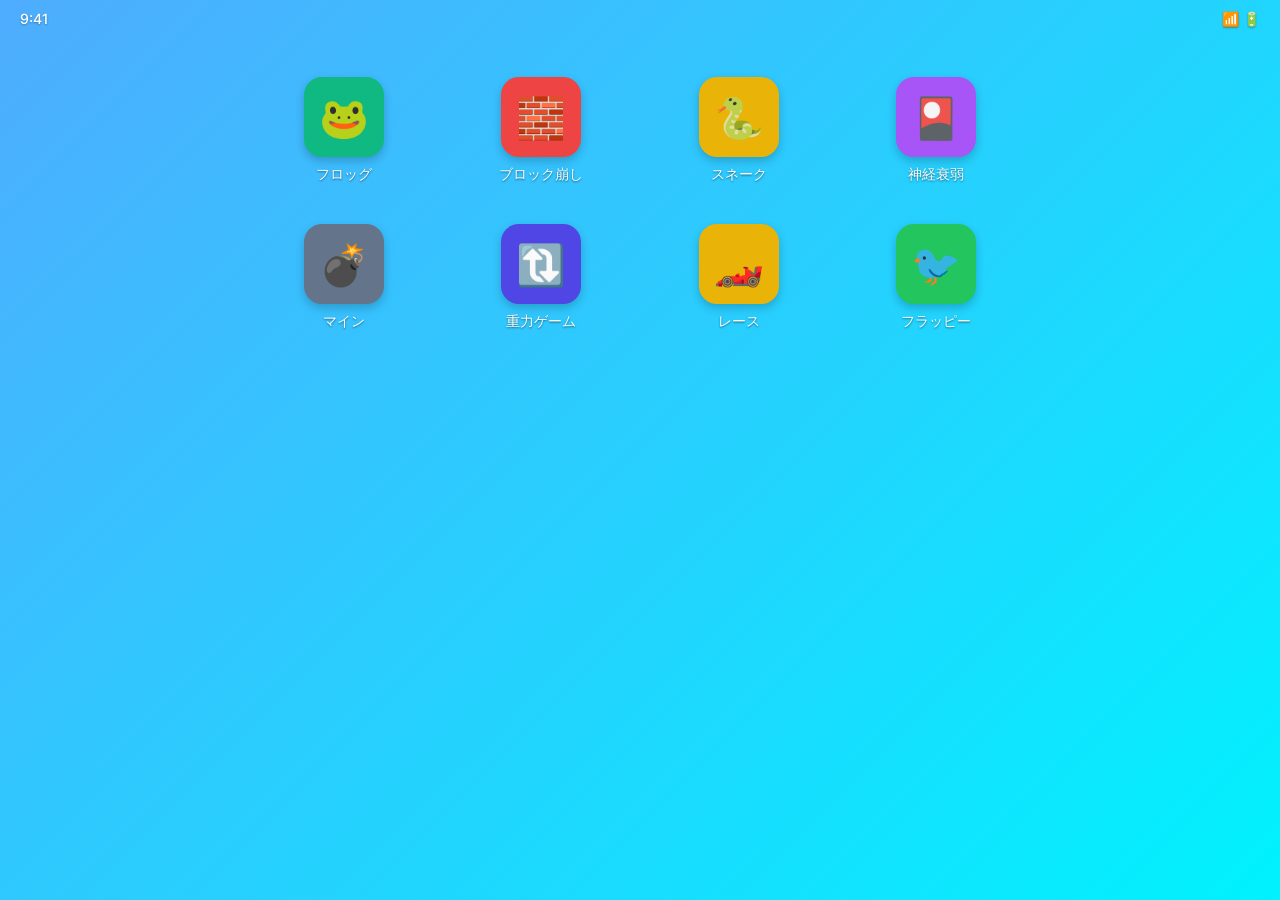
==== index.html @ 96ec63df "Add files via upload" ====
<!DOCTYPE html>
<html lang="ja">
<head>
    <meta charset="UTF-8">
    <meta name="viewport" content="width=device-width, initial-scale=1.0">
    <title>GameLab iOS</title>
    <link href="https://fonts.googleapis.com/css2?family=Inter:wght@400;500;600&display=swap" rel="stylesheet">
    <link rel="stylesheet" href="./style.css">
</head>
<body>
    <div class="status-bar">
        <span>9:41</span>
        <span>📶 🔋</span>
    </div>

    <!-- 
      【画像を設定する方法】
      各アイコンの `style="background-image: url('');"` のクォーテーションの中に画像のファイルパスを入れてください。
      （例: style="background-image: url('./images/my-icon.png');"）
      画像を設定した場合は、中にある絵文字（🐸など）を削除すると綺麗に表示されます！
    -->
    <main class="home-screen">
        <a href="./frog_jump/index.html" class="app-icon">
            <div class="icon-img frog-bg" style="background-image: url('');">🐸</div>
            <span class="app-name">フロッグ</span>
        </a>
        <a href="./breakout/index.html" class="app-icon">
            <div class="icon-img breakout-bg" style="background-image: url('');">🧱</div>
            <span class="app-name">ブロック崩し</span>
        </a>
        <a href="./snake/index.html" class="app-icon">
            <div class="icon-img snake-bg" style="background-image: url('');">🐍</div>
            <span class="app-name">スネーク</span>
        </a>
        <a href="./memory/index.html" class="app-icon">
            <div class="icon-img memory-bg" style="background-image: url('');">🎴</div>
            <span class="app-name">神経衰弱</span>
        </a>
        <a href="./minesweeper/index.html" class="app-icon">
            <div class="icon-img mine-bg" style="background-image: url('');">💣</div>
            <span class="app-name">マイン</span>
        </a>
        <a href="./gravity_runner/index.html" class="app-icon">
            <div class="icon-img gravity-bg" style="background-image: url('');">🔃</div>
            <span class="app-name">重力ゲーム</span>
        </a>
        <a href="./race_game/index.html" class="app-icon">
            <div class="icon-img race-bg" style="background-image: url('');">🏎️</div>
            <span class="app-name">レース</span>
        </a>
        <a href="./flappy_bird/index.html" class="app-icon">
            <div class="icon-img flappy-bg" style="background-image: url('');">🐦</div>
            <span class="app-name">フラッピー</span>
        </a>
    </main>

</body>
</html>
---- style.css ----
* {
    margin: 0;
    padding: 0;
    box-sizing: border-box;
}

body {
    font-family: '-apple-system', 'Inter', sans-serif;
    /* iOS風の壁紙グラデーション */
    background: linear-gradient(135deg, #4facfe 0%, #00f2fe 100%);
    color: white;
    min-height: 100vh;
    display: flex;
    flex-direction: column;
    align-items: center;
    overflow-x: hidden;
}

.status-bar {
    width: 100%;
    display: flex;
    justify-content: space-between;
    padding: 10px 20px;
    font-size: 14px;
    font-weight: 500;
    text-shadow: 0 1px 2px rgba(0,0,0,0.3);
}

.home-screen {
    flex: 1;
    display: grid;
    /* デフォルト（PC）は4列 */
    grid-template-columns: repeat(4, 1fr);
    grid-auto-rows: min-content;
    align-content: start;
    gap: 40px 30px;
    width: 100%;
    max-width: 800px;
    padding: 40px 20px;
}

.app-icon {
    display: flex;
    flex-direction: column;
    align-items: center;
    text-decoration: none;
    color: white;
    cursor: pointer;
    transition: transform 0.1s;
}

.app-icon:active {
    transform: scale(0.9);
    opacity: 0.8;
}

.icon-img {
    /* PCでのアイコンサイズ */
    width: 80px;
    height: 80px;
    display: flex;
    justify-content: center;
    align-items: center;
    font-size: 40px; /* 絵文字用 */
    box-shadow: 0 4px 10px rgba(0,0,0,0.2);
    margin-bottom: 8px;
    /* 画像をきれいに表示するための設定 */
    background-size: cover;
    background-position: center;
    background-repeat: no-repeat;
    position: relative;
    /* iOSの角丸（スクワークル）風 */
    border-radius: 22.5%;
}

.app-name {
    font-size: 14px;
    font-weight: 500;
    text-align: center;
    text-shadow: 0 1px 2px rgba(0,0,0,0.5);
    white-space: nowrap;
    overflow: hidden;
    text-overflow: ellipsis;
    width: 100%;
}

/* スマホ用レイアウト (画面幅が600px以下の場合) */
@media screen and (max-width: 600px) {
    .home-screen {
        /* スマホは2列 */
        grid-template-columns: repeat(2, 1fr);
        gap: 30px 20px;
        padding: 30px 15px;
    }

    .icon-img {
        /* スマホでは2列なので大きめに表示 */
        width: 100px;
        height: 100px;
        font-size: 50px;
    }

    .app-name {
        font-size: 16px;
    }
}

/* アイコン背景色（デフォルトの絵文字用） */
.frog-bg { background-color: #10b981; background-image: linear-gradient(135deg, #a7f3d0, #10b981); }
.breakout-bg { background-color: #ef4444; background-image: linear-gradient(135deg, #fecaca, #ef4444); }
.snake-bg { background-color: #eab308; background-image: linear-gradient(135deg, #fef08a, #eab308); }
.memory-bg { background-color: #a855f7; background-image: linear-gradient(135deg, #e9d5ff, #a855f7); }
.mine-bg { background-color: #64748b; background-image: linear-gradient(135deg, #cbd5e1, #64748b); }
.gravity-bg { background-color: #4f46e5; background-image: linear-gradient(135deg, #c7d2fe, #4f46e5); }
.race-bg { background-color: #eab308; background-image: linear-gradient(135deg, #fef08a, #eab308); }
.flappy-bg { background-color: #22c55e; background-image: linear-gradient(135deg, #bbf7d0, #22c55e); }
.puzzle-bg { background-color: #f97316; background-image: linear-gradient(135deg, #fed7aa, #f97316); }
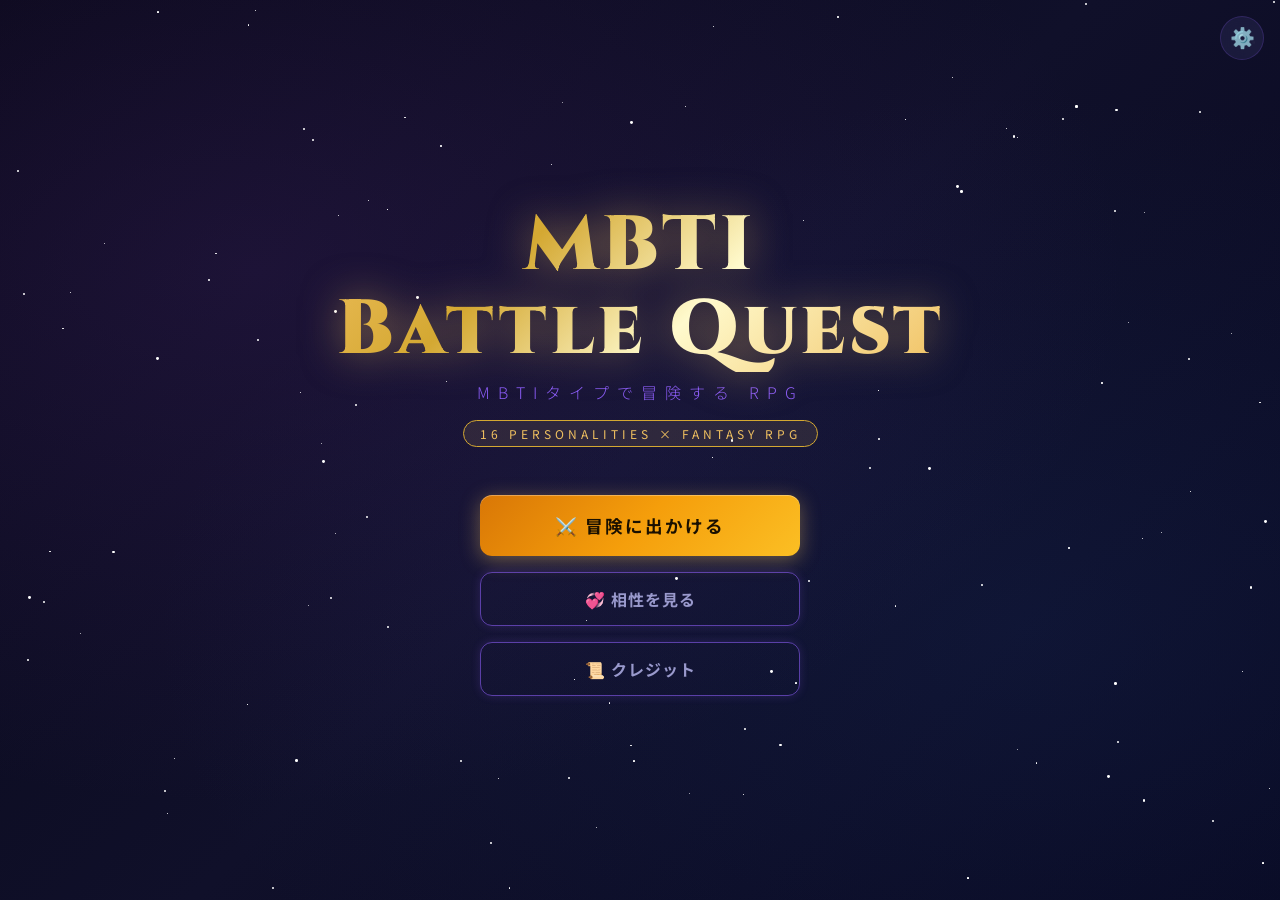
==== commit ca07fbc9: "Add files via upload" ====
--- a/index.html
+++ b/index.html
@@ -1,58 +1,277 @@
 <!DOCTYPE html>
 <html lang="ja">
 <head>
-    <meta charset="UTF-8">
-    <meta name="viewport" content="width=device-width, initial-scale=1.0">
-    <title>GameLab iOS</title>
-    <link href="https://fonts.googleapis.com/css2?family=Inter:wght@400;500;600&display=swap" rel="stylesheet">
-    <link rel="stylesheet" href="./style.css">
+  <meta charset="UTF-8">
+  <meta name="viewport" content="width=device-width, initial-scale=1.0">
+  <title>MBTI Battle Quest — MBTIタイプで冒険するRPG</title>
+  <meta name="description" content="MBTIタイプのキャラクターを選んで冒険するターン制バトルRPG。16種類のMBTIタイプが持つ個性と相性がゲームに影響する！">
+  <link rel="stylesheet" href="style.css">
 </head>
 <body>
-    <div class="status-bar">
-        <span>9:41</span>
-        <span>📶 🔋</span>
-    </div>
-
-    <!-- 
-      【画像を設定する方法】
-      各アイコンの `style="background-image: url('');"` のクォーテーションの中に画像のファイルパスを入れてください。
-      （例: style="background-image: url('./images/my-icon.png');"）
-      画像を設定した場合は、中にある絵文字（🐸など）を削除すると綺麗に表示されます！
-    -->
-    <main class="home-screen">
-        <a href="./frog_jump/index.html" class="app-icon">
-            <div class="icon-img frog-bg" style="background-image: url('');">🐸</div>
-            <span class="app-name">フロッグ</span>
-        </a>
-        <a href="./breakout/index.html" class="app-icon">
-            <div class="icon-img breakout-bg" style="background-image: url('');">🧱</div>
-            <span class="app-name">ブロック崩し</span>
-        </a>
-        <a href="./snake/index.html" class="app-icon">
-            <div class="icon-img snake-bg" style="background-image: url('');">🐍</div>
-            <span class="app-name">スネーク</span>
-        </a>
-        <a href="./memory/index.html" class="app-icon">
-            <div class="icon-img memory-bg" style="background-image: url('');">🎴</div>
-            <span class="app-name">神経衰弱</span>
-        </a>
-        <a href="./minesweeper/index.html" class="app-icon">
-            <div class="icon-img mine-bg" style="background-image: url('');">💣</div>
-            <span class="app-name">マイン</span>
-        </a>
-        <a href="./gravity_runner/index.html" class="app-icon">
-            <div class="icon-img gravity-bg" style="background-image: url('');">🔃</div>
-            <span class="app-name">重力ゲーム</span>
-        </a>
-        <a href="./race_game/index.html" class="app-icon">
-            <div class="icon-img race-bg" style="background-image: url('');">🏎️</div>
-            <span class="app-name">レース</span>
-        </a>
-        <a href="./flappy_bird/index.html" class="app-icon">
-            <div class="icon-img flappy-bg" style="background-image: url('');">🐦</div>
-            <span class="app-name">フラッピー</span>
-        </a>
-    </main>
-
+
+  <!-- Starfield Background (always visible) -->
+  <div id="starfield"></div>
+
+  <!-- Gear Button (always visible) -->
+  <button id="gear-btn" title="設定">⚙️</button>
+
+  <!-- ================================================
+       SCREEN 1: TITLE
+       ================================================ -->
+  <div id="screen-title" class="screen active">
+    <div class="title-logo">
+      <h1>MBTI<br>Battle Quest</h1>
+      <div class="subtitle">MBTIタイプで冒険する RPG</div>
+      <div class="mbti-badge">16 PERSONALITIES × FANTASY RPG</div>
+    </div>
+
+    <div class="title-buttons">
+      <button id="btn-adventure" class="btn btn-gold btn-lg btn-full">
+        ⚔️ 冒険に出かける
+      </button>
+      <button id="btn-compatibility" class="btn btn-outline btn-full">
+        💞 相性を見る
+      </button>
+      <button id="btn-credits" class="btn btn-outline btn-full">
+        📜 クレジット
+      </button>
+    </div>
+  </div>
+
+  <!-- ================================================
+       SCREEN 2: CHARACTER SELECT
+       ================================================ -->
+  <div id="screen-char-select" class="screen">
+    <div class="char-select-title">⚔️ 勇者たちを選びましょう</div>
+
+    <!-- Party Slots -->
+    <div class="party-slots" id="party-slots"></div>
+
+    <!-- MBTI List + Info Panel -->
+    <div class="mbti-select-container">
+      <div class="mbti-list" id="mbti-list"></div>
+
+      <!-- Char Info Panel -->
+      <div class="char-info-panel" id="char-info-panel">
+        <div class="char-info-sprite-wrap" id="char-info-sprite-wrap">
+          <div class="char-info-sprite" style="width:90px;height:90px;margin:0 auto;background:rgba(255,255,255,0.05);border-radius:12px;display:flex;align-items:center;justify-content:center;color:var(--text-dim);font-size:2rem">?</div>
+        </div>
+        <div class="char-info-mbti" id="char-info-mbti" style="font-size:1.2rem;font-weight:900;text-align:center">--</div>
+        <div class="char-info-name" id="char-info-name">MBTIを選択</div>
+        <div class="char-info-desc" id="char-info-desc" style="font-size:0.72rem;line-height:1.6;color:var(--text-secondary);margin-bottom:8px;min-height:60px">
+          左のリストからキャラクターを選ぶと詳細が表示されます
+        </div>
+        <div class="char-info-stats">
+          <div class="stat-row">
+            <span class="stat-label">HP</span>
+            <div class="stat-bar-wrap"><div class="stat-bar" id="stat-bar-hp" style="width:50%"></div></div>
+            <span class="stat-val" id="stat-val-hp">—</span>
+          </div>
+          <div class="stat-row">
+            <span class="stat-label">ATK</span>
+            <div class="stat-bar-wrap"><div class="stat-bar" id="stat-bar-atk" style="width:50%"></div></div>
+            <span class="stat-val" id="stat-val-atk">—</span>
+          </div>
+          <div class="stat-row">
+            <span class="stat-label">DEF</span>
+            <div class="stat-bar-wrap"><div class="stat-bar" id="stat-bar-def" style="width:50%"></div></div>
+            <span class="stat-val" id="stat-val-def">—</span>
+          </div>
+        </div>
+        <div class="char-info-special" style="margin-top:10px">
+          <div class="special-label">✨ 特技</div>
+          <div class="special-name" id="char-special-name">—</div>
+          <div class="special-desc" id="char-special-desc">—</div>
+        </div>
+      </div>
+    </div>
+
+    <!-- Depart Button -->
+    <div class="depart-area">
+      <button id="btn-depart" class="btn btn-gold btn-lg hidden" style="min-width:220px">
+        🗺️ 出発！！
+      </button>
+    </div>
+
+    <!-- Back Button -->
+    <div style="margin-top:12px">
+      <button class="btn btn-outline btn-sm" onclick="showScreen('title')">← タイトルへ戻る</button>
+    </div>
+  </div>
+
+  <!-- ================================================
+       SCREEN 3: BATTLE
+       ================================================ -->
+  <div id="screen-battle" class="screen">
+
+    <!-- Round Header -->
+    <div class="battle-header">
+      <div class="battle-round-label" id="battle-round-label">ROUND 1 / 5</div>
+      <div class="battle-round-pips" id="round-pips"></div>
+    </div>
+
+    <!-- Enemy Area -->
+    <div class="enemy-area" id="enemy-area"></div>
+
+    <!-- Battle Log -->
+    <div class="battle-log-wrap" id="battle-log"></div>
+
+    <!-- Party Area -->
+    <div class="party-area" id="party-area"></div>
+
+    <!-- Compat Event Popup Area (shows during battle) -->
+    <div id="compat-event-area"></div>
+
+    <!-- Click-to-Continue Area (replaces action buttons during enemy turn) -->
+    <div id="battle-continue-area"></div>
+
+    <!-- Action Buttons -->
+    <div class="battle-actions" id="battle-actions">
+      <button id="btn-attack" class="action-btn action-attack" onclick="playerAttack()">
+        <span class="action-icon">⚔️</span>
+        <span class="action-label">攻撃</span>
+        <span class="action-desc">ターゲットを攻撃</span>
+      </button>
+      <button id="btn-special" class="action-btn action-special" onclick="playerSpecial()">
+        <span class="action-icon">✨</span>
+        <span class="action-label">特技</span>
+        <span class="action-desc">固有スキルを発動</span>
+      </button>
+      <button id="btn-defend" class="action-btn action-defend" onclick="playerDefend()">
+        <span class="action-icon">🛡️</span>
+        <span class="action-label">防御</span>
+        <span class="action-desc">ダメージを半減</span>
+      </button>
+    </div>
+
+  </div>
+
+  <!-- ================================================
+       SCREEN 4: ROAD EVENT
+       ================================================ -->
+  <div id="screen-event" class="screen">
+    <div class="event-card">
+      <span class="event-icon" id="event-icon">📜</span>
+      <div class="event-title" id="event-title">イベント</div>
+      <div class="event-desc"  id="event-desc">イベントの説明</div>
+      <div class="event-effect" id="event-effect">効果</div>
+
+      <!-- Party HP Status -->
+      <div style="margin-bottom:20px;display:flex;gap:12px;justify-content:center;flex-wrap:wrap" id="event-party-hp"></div>
+
+      <button id="event-next-round" class="btn btn-primary btn-lg btn-full" onclick="continueToNextBattle()">
+        次へ進む →
+      </button>
+    </div>
+  </div>
+
+  <!-- ================================================
+       SCREEN 5: GAME CLEAR
+       ================================================ -->
+  <div id="screen-game-clear" class="screen">
+    <div class="result-card clear-card">
+      <div style="font-size:3rem;margin-bottom:8px">🏆</div>
+      <div class="result-title">GAME CLEAR!!</div>
+      <div class="result-subtitle">ボスを倒し、世界に平和が訪れた！</div>
+
+      <div class="result-party" id="clear-party-area"></div>
+
+      <div class="result-actions">
+        <button class="btn btn-outline btn-full" onclick="viewCompatibility()">
+          💞 勇者たちの相性を見る
+        </button>
+        <button class="btn btn-gold btn-full" onclick="returnToTitle()">
+          🏠 タイトルへ戻る
+        </button>
+      </div>
+    </div>
+  </div>
+
+  <!-- ================================================
+       SCREEN 6: GAME OVER
+       ================================================ -->
+  <div id="screen-game-over" class="screen">
+    <div class="result-card over-card">
+      <div style="font-size:3rem;margin-bottom:8px">💀</div>
+      <div class="result-title">GAME OVER</div>
+      <div class="result-subtitle">パーティーは力尽きた...</div>
+
+      <div class="result-party" id="over-party-area"></div>
+
+      <div class="result-actions">
+        <button class="btn btn-danger btn-full" onclick="showScreen('char-select')">
+          🔄 もう一度挑戦する
+        </button>
+        <button class="btn btn-outline btn-full" onclick="returnToTitle()">
+          🏠 タイトルへ戻る
+        </button>
+      </div>
+    </div>
+  </div>
+
+  <!-- ================================================
+       SCREEN 7: COMPATIBILITY VIEWER
+       ================================================ -->
+  <div id="screen-compatibility" class="screen">
+    <div class="compat-header">💞 相性一覧</div>
+    <div class="compat-note">
+      冒険で一緒に戦った仲間の相性データが解放されます<br>
+      <span style="color:var(--text-dim)">（相性◎ = 最良 / ○ = 良好 / △ = 要注意 / ✗ = 最悪）</span>
+    </div>
+
+    <div class="compat-grid" id="compat-grid" style="max-height:70vh;overflow-y:auto;padding:4px"></div>
+
+    <div style="margin-top:16px">
+      <button class="btn btn-outline btn-sm" onclick="showScreen('title')">← タイトルへ戻る</button>
+    </div>
+  </div>
+
+  <!-- ================================================
+       SCREEN 8: CREDITS
+       ================================================ -->
+  <div id="screen-credits" class="screen">
+    <div class="credits-card">
+      <div class="credits-title">📜 クレジット</div>
+      <div class="credits-rows">
+        <div class="credits-row">
+          <div class="credits-label">GAME DESIGN</div>
+          <div class="credits-value">あなた & チーム</div>
+        </div>
+        <div class="credits-divider"></div>
+        <div class="credits-row">
+          <div class="credits-label">MBTI DATA</div>
+          <div class="credits-value">MBTILIST_complete.xlsx</div>
+        </div>
+        <div class="credits-divider"></div>
+        <div class="credits-row">
+          <div class="credits-label">GAME SYSTEM</div>
+          <div class="credits-value">mbti_battle_idea.pptx</div>
+        </div>
+        <div class="credits-divider"></div>
+        <div class="credits-row">
+          <div class="credits-label">DEVELOPMENT</div>
+          <div class="credits-value">Web Game Lab</div>
+        </div>
+        <div class="credits-divider"></div>
+        <div class="credits-row">
+          <div class="credits-label">SPECIAL THANKS</div>
+          <div class="credits-value">16personalities.com</div>
+        </div>
+        <div class="credits-divider"></div>
+        <div class="credits-row">
+          <div class="credits-label">IMAGES</div>
+          <div class="credits-value">
+            キャラ立ち絵: images/characters/[MBTI].png<br>
+            <span style="font-size:0.75rem;color:var(--text-dim)">例: INTJ.png, ENFP.png...</span>
+          </div>
+        </div>
+      </div>
+      <button class="btn btn-outline btn-full" onclick="showScreen('title')">← タイトルへ戻る</button>
+    </div>
+  </div>
+
+  <!-- Scripts (data first, then game logic) -->
+  <script src="js/data.js"></script>
+  <script src="js/game.js"></script>
 </body>
-</html>+</html>
--- a/style.css
+++ b/style.css
@@ -1,117 +1,928 @@
-* {
-    margin: 0;
-    padding: 0;
-    box-sizing: border-box;
-}
-
-body {
-    font-family: '-apple-system', 'Inter', sans-serif;
-    /* iOS風の壁紙グラデーション */
-    background: linear-gradient(135deg, #4facfe 0%, #00f2fe 100%);
-    color: white;
-    min-height: 100vh;
-    display: flex;
-    flex-direction: column;
-    align-items: center;
-    overflow-x: hidden;
-}
-
-.status-bar {
-    width: 100%;
-    display: flex;
-    justify-content: space-between;
-    padding: 10px 20px;
-    font-size: 14px;
-    font-weight: 500;
-    text-shadow: 0 1px 2px rgba(0,0,0,0.3);
-}
-
-.home-screen {
-    flex: 1;
-    display: grid;
-    /* デフォルト（PC）は4列 */
-    grid-template-columns: repeat(4, 1fr);
-    grid-auto-rows: min-content;
-    align-content: start;
-    gap: 40px 30px;
-    width: 100%;
-    max-width: 800px;
-    padding: 40px 20px;
-}
-
-.app-icon {
-    display: flex;
-    flex-direction: column;
-    align-items: center;
-    text-decoration: none;
-    color: white;
-    cursor: pointer;
-    transition: transform 0.1s;
-}
-
-.app-icon:active {
-    transform: scale(0.9);
-    opacity: 0.8;
-}
-
-.icon-img {
-    /* PCでのアイコンサイズ */
-    width: 80px;
-    height: 80px;
-    display: flex;
-    justify-content: center;
-    align-items: center;
-    font-size: 40px; /* 絵文字用 */
-    box-shadow: 0 4px 10px rgba(0,0,0,0.2);
-    margin-bottom: 8px;
-    /* 画像をきれいに表示するための設定 */
-    background-size: cover;
-    background-position: center;
-    background-repeat: no-repeat;
-    position: relative;
-    /* iOSの角丸（スクワークル）風 */
-    border-radius: 22.5%;
-}
-
-.app-name {
-    font-size: 14px;
-    font-weight: 500;
-    text-align: center;
-    text-shadow: 0 1px 2px rgba(0,0,0,0.5);
-    white-space: nowrap;
-    overflow: hidden;
-    text-overflow: ellipsis;
-    width: 100%;
-}
-
-/* スマホ用レイアウト (画面幅が600px以下の場合) */
-@media screen and (max-width: 600px) {
-    .home-screen {
-        /* スマホは2列 */
-        grid-template-columns: repeat(2, 1fr);
-        gap: 30px 20px;
-        padding: 30px 15px;
-    }
-
-    .icon-img {
-        /* スマホでは2列なので大きめに表示 */
-        width: 100px;
-        height: 100px;
-        font-size: 50px;
-    }
-
-    .app-name {
-        font-size: 16px;
-    }
-}
-
-/* アイコン背景色（デフォルトの絵文字用） */
-.frog-bg { background-color: #10b981; background-image: linear-gradient(135deg, #a7f3d0, #10b981); }
-.breakout-bg { background-color: #ef4444; background-image: linear-gradient(135deg, #fecaca, #ef4444); }
-.snake-bg { background-color: #eab308; background-image: linear-gradient(135deg, #fef08a, #eab308); }
-.memory-bg { background-color: #a855f7; background-image: linear-gradient(135deg, #e9d5ff, #a855f7); }
-.mine-bg { background-color: #64748b; background-image: linear-gradient(135deg, #cbd5e1, #64748b); }
-.gravity-bg { background-color: #4f46e5; background-image: linear-gradient(135deg, #c7d2fe, #4f46e5); }
-.race-bg { background-color: #eab308; background-image: linear-gradient(135deg, #fef08a, #eab308); }
-.flappy-bg { background-color: #22c55e; background-image: linear-gradient(135deg, #bbf7d0, #22c55e); }
-.puzzle-bg { background-color: #f97316; background-image: linear-gradient(135deg, #fed7aa, #f97316); }
+/* =============================================
+   MBTI Battle Game — Main Stylesheet
+   ダークファンタジーテーマ
+   ============================================= */
+
+@import url('https://fonts.googleapis.com/css2?family=Noto+Sans+JP:wght@300;400;500;700;900&family=Cinzel:wght@400;700;900&family=MedievalSharp&display=swap');
+
+/* ---- CSS Variables ---- */
+:root {
+  --bg-dark:    #080818;
+  --bg-medium:  #10102a;
+  --bg-light:   #18183a;
+  --bg-card:    #1e1e42;
+  --bg-card2:   #16163a;
+  --accent-gold:   #f0c060;
+  --accent-gold2:  #d4a832;
+  --accent-purple: #8b5cf6;
+  --accent-blue:   #60a5fa;
+  --accent-teal:   #34d399;
+  --text-primary:  #e8e8f8;
+  --text-secondary:#9999cc;
+  --text-dim:      #5555aa;
+  --hp-high:    #22c55e;
+  --hp-mid:     #eab308;
+  --hp-low:     #ef4444;
+  --border-dim: rgba(139,92,246,0.2);
+  --border-glow: rgba(139,92,246,0.6);
+  --shadow-glow: 0 0 20px rgba(139,92,246,0.3);
+  --shadow-gold: 0 0 20px rgba(240,192,96,0.3);
+}
+
+/* ---- Reset ---- */
+*, *::before, *::after { box-sizing: border-box; margin: 0; padding: 0; }
+html, body {
+  width: 100%; height: 100%;
+  overflow: hidden;
+  font-family: 'Noto Sans JP', sans-serif;
+  background: var(--bg-dark);
+  color: var(--text-primary);
+}
+
+/* ---- Starfield Background ---- */
+#starfield {
+  position: fixed; inset: 0; z-index: 0;
+  pointer-events: none;
+  background: radial-gradient(ellipse at 20% 30%, rgba(80,40,120,0.25) 0%, transparent 60%),
+              radial-gradient(ellipse at 80% 70%, rgba(30,60,120,0.2) 0%, transparent 60%),
+              linear-gradient(135deg, #080818 0%, #10102a 50%, #080820 100%);
+}
+.star {
+  position: absolute; border-radius: 50%;
+  background: white; animation: twinkle var(--dur, 3s) ease-in-out infinite var(--delay, 0s);
+}
+@keyframes twinkle {
+  0%, 100% { opacity: 0.2; transform: scale(1); }
+  50%       { opacity: 1;   transform: scale(1.3); }
+}
+
+/* ---- Screen System ---- */
+.screen {
+  position: fixed; inset: 0; z-index: 10;
+  display: flex; flex-direction: column;
+  align-items: center; justify-content: center;
+  opacity: 0; pointer-events: none;
+  transition: opacity 0.4s ease;
+  overflow-y: auto;
+  padding: 20px;
+}
+.screen.active {
+  opacity: 1; pointer-events: all;
+}
+
+/* ---- Gear Icon (常時表示) ---- */
+#gear-btn {
+  position: fixed; top: 16px; right: 16px;
+  z-index: 100;
+  width: 44px; height: 44px;
+  background: rgba(30,30,66,0.8);
+  border: 1px solid var(--border-dim);
+  border-radius: 50%; cursor: pointer;
+  display: flex; align-items: center; justify-content: center;
+  font-size: 20px;
+  transition: all 0.3s ease;
+  backdrop-filter: blur(8px);
+  color: var(--text-secondary);
+}
+#gear-btn:hover {
+  border-color: var(--accent-gold);
+  color: var(--accent-gold);
+  transform: rotate(60deg);
+  box-shadow: var(--shadow-gold);
+}
+
+/* ============================================
+   TITLE SCREEN
+   ============================================ */
+#screen-title {
+  background: transparent;
+}
+.title-logo {
+  text-align: center; margin-bottom: 48px;
+  animation: fadeDown 1s ease both;
+}
+.title-logo h1 {
+  font-family: 'Cinzel', serif;
+  font-size: clamp(2.5rem, 6vw, 5rem);
+  font-weight: 900;
+  background: linear-gradient(135deg, #f0c060 0%, #d4a832 30%, #fffacd 60%, #f0c060 100%);
+  -webkit-background-clip: text; -webkit-text-fill-color: transparent;
+  text-shadow: none;
+  filter: drop-shadow(0 0 20px rgba(240,192,96,0.5));
+  letter-spacing: 4px;
+  line-height: 1.1;
+}
+.title-logo .subtitle {
+  font-size: 1rem; color: var(--accent-purple);
+  letter-spacing: 8px; text-transform: uppercase;
+  margin-top: 8px; font-weight: 300;
+  -webkit-text-fill-color: var(--accent-purple);
+}
+.title-logo .mbti-badge {
+  display: inline-block;
+  margin-top: 16px; padding: 4px 16px;
+  border: 1px solid var(--accent-gold2);
+  border-radius: 20px;
+  font-size: 0.75rem; letter-spacing: 4px;
+  color: var(--accent-gold);
+  background: rgba(240,192,96,0.1);
+}
+
+.title-buttons {
+  display: flex; flex-direction: column;
+  gap: 16px; width: 100%; max-width: 320px;
+  animation: fadeUp 1s 0.4s ease both;
+}
+
+/* ============================================
+   BUTTONS
+   ============================================ */
+.btn {
+  display: inline-flex; align-items: center; justify-content: center;
+  gap: 8px;
+  padding: 14px 28px;
+  border: none; border-radius: 12px;
+  font-family: 'Noto Sans JP', sans-serif;
+  font-size: 1rem; font-weight: 700;
+  cursor: pointer; transition: all 0.25s ease;
+  position: relative; overflow: hidden;
+  letter-spacing: 1px;
+}
+.btn::after {
+  content: ''; position: absolute; inset: 0;
+  background: linear-gradient(135deg, rgba(255,255,255,0.15), transparent);
+  opacity: 0; transition: opacity 0.2s;
+}
+.btn:hover::after { opacity: 1; }
+.btn:active { transform: scale(0.97); }
+
+.btn-primary {
+  background: linear-gradient(135deg, #7c3aed, #a855f7);
+  color: white;
+  box-shadow: 0 4px 20px rgba(139,92,246,0.4), inset 0 1px 0 rgba(255,255,255,0.2);
+}
+.btn-primary:hover {
+  background: linear-gradient(135deg, #6d28d9, #9333ea);
+  box-shadow: 0 6px 30px rgba(139,92,246,0.6), inset 0 1px 0 rgba(255,255,255,0.2);
+  transform: translateY(-2px);
+}
+
+.btn-gold {
+  background: linear-gradient(135deg, #d97706, #f59e0b, #fbbf24);
+  color: #1a1000;
+  box-shadow: 0 4px 20px rgba(240,192,96,0.4), inset 0 1px 0 rgba(255,255,255,0.3);
+}
+.btn-gold:hover {
+  box-shadow: 0 6px 30px rgba(240,192,96,0.6);
+  transform: translateY(-2px);
+}
+
+.btn-outline {
+  background: transparent;
+  border: 1px solid var(--border-glow);
+  color: var(--text-secondary);
+  box-shadow: 0 0 10px var(--border-dim);
+}
+.btn-outline:hover {
+  border-color: var(--accent-purple);
+  color: var(--accent-purple);
+  box-shadow: 0 0 20px rgba(139,92,246,0.3);
+  transform: translateY(-2px);
+}
+
+.btn-danger {
+  background: linear-gradient(135deg, #b91c1c, #ef4444);
+  color: white;
+  box-shadow: 0 4px 20px rgba(239,68,68,0.4);
+}
+.btn-danger:hover {
+  box-shadow: 0 6px 30px rgba(239,68,68,0.6);
+  transform: translateY(-2px);
+}
+
+.btn-success {
+  background: linear-gradient(135deg, #065f46, #059669);
+  color: white;
+  box-shadow: 0 4px 20px rgba(5,150,105,0.4);
+}
+.btn-success:hover {
+  box-shadow: 0 6px 30px rgba(5,150,105,0.6);
+  transform: translateY(-2px);
+}
+
+.btn-sm { padding: 8px 16px; font-size: 0.85rem; }
+.btn-lg { padding: 18px 36px; font-size: 1.1rem; letter-spacing: 2px; }
+.btn-full { width: 100%; }
+.btn:disabled { opacity: 0.4; cursor: not-allowed; transform: none !important; }
+
+/* ============================================
+   CHARACTER SELECT SCREEN
+   ============================================ */
+#screen-char-select {
+  background: transparent;
+  justify-content: flex-start;
+  padding: 20px;
+}
+.char-select-title {
+  font-family: 'Cinzel', serif;
+  font-size: 1.5rem; color: var(--accent-gold);
+  text-align: center; margin-bottom: 20px;
+  width: 100%;
+}
+
+/* Party slots */
+.party-slots {
+  display: flex; gap: 12px; justify-content: center;
+  margin-bottom: 20px; width: 100%; max-width: 900px;
+}
+.party-slot {
+  flex: 1; min-width: 0; max-width: 200px;
+  border: 2px solid var(--border-dim);
+  border-radius: 12px;
+  background: var(--bg-card);
+  cursor: pointer; transition: all 0.3s;
+  overflow: hidden;
+  position: relative;
+}
+.party-slot.active {
+  border-color: var(--accent-gold);
+  box-shadow: 0 0 20px rgba(240,192,96,0.4);
+}
+.party-slot.filled {
+  border-color: var(--border-glow);
+}
+.slot-label {
+  background: rgba(0,0,0,0.3);
+  text-align: center; padding: 6px;
+  font-size: 0.75rem; color: var(--text-secondary);
+  font-weight: 700; letter-spacing: 2px;
+}
+.party-slot.active .slot-label {
+  background: rgba(240,192,96,0.2);
+  color: var(--accent-gold);
+}
+.slot-content {
+  padding: 10px; text-align: center; min-height: 90px;
+  display: flex; flex-direction: column;
+  align-items: center; justify-content: center;
+}
+.slot-empty { color: var(--text-dim); font-size: 0.8rem; }
+.slot-char-sprite { width: 60px; height: 60px; margin: 0 auto; border-radius: 8px; overflow: hidden; }
+.slot-mbti { font-size: 0.75rem; font-weight: 700; margin-top: 4px; }
+.slot-name { font-size: 0.7rem; color: var(--text-secondary); }
+
+/* MBTI list grid */
+.mbti-select-container {
+  display: flex; gap: 16px; width: 100%; max-width: 900px;
+}
+.mbti-list {
+  flex: 1;
+  display: grid; grid-template-columns: repeat(4, 1fr);
+  gap: 8px;
+}
+.mbti-list-btn {
+  padding: 8px 4px; text-align: center;
+  border: 1px solid var(--border-dim);
+  border-radius: 8px;
+  background: var(--bg-card); cursor: pointer;
+  transition: all 0.2s;
+  position: relative;
+}
+.mbti-list-btn:hover {
+  border-color: var(--accent-purple);
+  transform: translateY(-2px);
+  box-shadow: 0 4px 12px rgba(139,92,246,0.3);
+}
+.mbti-list-btn.selected {
+  opacity: 0.4; cursor: not-allowed;
+}
+.mbti-list-btn.selected:hover { transform: none; box-shadow: none; }
+.mbti-list-btn .mbti-code {
+  font-size: 0.9rem; font-weight: 900;
+  display: block;
+}
+.mbti-list-btn .mbti-name-small {
+  font-size: 0.6rem; color: var(--text-secondary);
+  display: block; margin-top: 2px;
+}
+
+/* Char info panel */
+.char-info-panel {
+  width: 220px; min-width: 220px;
+  border: 1px solid var(--border-dim);
+  border-radius: 12px; background: var(--bg-card);
+  padding: 16px;
+  transition: all 0.3s;
+}
+.char-info-panel.visible {
+  border-color: var(--border-glow);
+  box-shadow: var(--shadow-glow);
+}
+.char-info-sprite-wrap { text-align: center; margin-bottom: 12px; }
+.char-info-sprite { width: 90px; height: 90px; margin: 0 auto; border-radius: 12px; overflow: hidden; }
+.char-info-mbti { font-size: 1.2rem; font-weight: 900; text-align: center; }
+.char-info-name { font-size: 0.85rem; color: var(--text-secondary); text-align: center; margin-bottom: 8px; }
+.char-info-desc { font-size: 0.72rem; line-height: 1.6; color: var(--text-primary); margin-bottom: 8px; }
+.char-info-stats { display: flex; flex-direction: column; gap: 4px; }
+.stat-row { display: flex; align-items: center; gap: 6px; font-size: 0.7rem; }
+.stat-label { width: 30px; color: var(--text-secondary); }
+.stat-bar-wrap { flex: 1; background: rgba(255,255,255,0.1); border-radius: 4px; height: 6px; overflow: hidden; }
+.stat-bar { height: 100%; border-radius: 4px; transition: width 0.5s ease; }
+.stat-val { width: 24px; text-align: right; color: var(--text-secondary); }
+.char-info-special { margin-top: 10px; padding: 8px; border-radius: 8px; background: rgba(139,92,246,0.1); border: 1px solid rgba(139,92,246,0.2); }
+.special-label { font-size: 0.65rem; color: var(--accent-purple); font-weight: 700; }
+.special-name { font-size: 0.8rem; font-weight: 700; color: var(--text-primary); }
+.special-desc { font-size: 0.65rem; color: var(--text-secondary); margin-top: 2px; }
+
+/* Depart button area */
+.depart-area {
+  text-align: center; margin-top: 16px; width: 100%; max-width: 900px;
+}
+
+/* ============================================
+   CHARACTER SPRITE COMPONENT
+   ============================================ */
+.char-sprite {
+  width: 100%; height: 100%;
+  display: flex; flex-direction: column;
+  align-items: center; justify-content: center;
+  border-radius: inherit;
+  position: relative; overflow: hidden;
+}
+.char-sprite img {
+  width: 100%; height: 100%; object-fit: contain;
+  display: block;
+}
+.char-sprite-placeholder {
+  width: 100%; height: 100%;
+  display: flex; flex-direction: column;
+  align-items: center; justify-content: center;
+  border-radius: inherit;
+  font-weight: 900;
+}
+.char-sprite-placeholder .sp-code {
+  font-size: 0.9em; letter-spacing: 1px;
+  text-shadow: 0 2px 8px rgba(0,0,0,0.5);
+}
+.char-sprite-placeholder .sp-name {
+  font-size: 0.4em; opacity: 0.8; margin-top: 2px;
+}
+
+/* ============================================
+   BATTLE SCREEN
+   ============================================ */
+#screen-battle {
+  background: transparent;
+  justify-content: flex-start;
+  padding: 12px 16px;
+  gap: 10px;
+}
+
+/* Round header */
+.battle-header {
+  display: flex; align-items: center; justify-content: space-between;
+  width: 100%; max-width: 900px;
+}
+.battle-round-label {
+  font-family: 'Cinzel', serif;
+  font-size: 0.9rem; color: var(--accent-gold);
+  letter-spacing: 2px;
+}
+.battle-round-pips {
+  display: flex; gap: 6px;
+}
+.round-pip {
+  width: 12px; height: 12px; border-radius: 50%;
+  border: 2px solid var(--text-dim);
+  transition: all 0.3s;
+}
+.round-pip.done { background: var(--accent-gold); border-color: var(--accent-gold); }
+.round-pip.current { background: var(--accent-purple); border-color: var(--accent-purple); box-shadow: 0 0 8px var(--accent-purple); }
+
+/* Enemy area */
+.enemy-area {
+  display: flex; gap: 20px; align-items: flex-end; justify-content: center;
+  width: 100%; max-width: 900px;
+  min-height: 160px;
+}
+.enemy-unit {
+  display: flex; flex-direction: column;
+  align-items: center; gap: 6px;
+  cursor: pointer; transition: all 0.2s;
+}
+.enemy-unit.selectable:hover { transform: translateY(-4px); }
+.enemy-unit.targeted { filter: drop-shadow(0 0 12px var(--accent-purple)); }
+.enemy-sprite-wrap {
+  width: 100px; height: 100px; position: relative;
+}
+.enemy-sprite-wrap.boss-sprite { width: 130px; height: 130px; }
+.enemy-sprite {
+  width: 100%; height: 100%; border-radius: 12px; overflow: hidden;
+  border: 2px solid transparent;
+  transition: all 0.2s;
+}
+.enemy-unit.targeted .enemy-sprite { border-color: var(--accent-purple); }
+.enemy-hp-bar-wrap { width: 100%; }
+.enemy-name-label { font-size: 0.7rem; color: var(--text-secondary); font-weight: 700; }
+.enemy-dead { opacity: 0.3; pointer-events: none; }
+
+/* Battle message log */
+.battle-log-wrap {
+  width: 100%; max-width: 900px;
+  background: rgba(10,10,30,0.7);
+  border: 1px solid var(--border-dim);
+  border-radius: 10px;
+  height: 100px; overflow-y: auto;
+  padding: 8px 12px;
+  display: flex; flex-direction: column; gap: 4px;
+  scrollbar-width: thin; scrollbar-color: var(--accent-purple) transparent;
+}
+.battle-log-wrap::-webkit-scrollbar { width: 4px; }
+.battle-log-wrap::-webkit-scrollbar-track { background: transparent; }
+.battle-log-wrap::-webkit-scrollbar-thumb { background: var(--accent-purple); border-radius: 2px; }
+.log-entry {
+  font-size: 0.78rem; line-height: 1.4;
+  animation: fadeIn 0.3s ease both;
+  padding: 2px 0;
+}
+.log-entry.log-attack { color: var(--text-primary); }
+.log-entry.log-buff   { color: var(--accent-teal); }
+.log-entry.log-debuff { color: #f87171; }
+.log-entry.log-event  { color: var(--accent-gold); font-weight: 700; }
+.log-entry.log-heal   { color: #86efac; }
+.log-entry.log-system { color: var(--accent-purple); font-weight: 700; }
+.log-entry.log-boss   { color: #fc8181; font-weight: 700; }
+
+/* Party area */
+.party-area {
+  display: flex; gap: 10px; align-items: flex-end; justify-content: center;
+  width: 100%; max-width: 900px;
+}
+.party-unit {
+  flex: 1; max-width: 200px;
+  display: flex; flex-direction: column; align-items: center; gap: 6px;
+}
+.party-sprite-wrap {
+  width: 80px; height: 80px; position: relative;
+}
+.party-sprite {
+  width: 100%; height: 100%; border-radius: 10px; overflow: hidden;
+  border: 2px solid rgba(255,255,255,0.1);
+  transition: all 0.2s;
+}
+.party-unit.is-hero .party-sprite { border-color: var(--accent-gold); }
+.party-unit.dead-unit { opacity: 0.35; }
+.party-name-label { font-size: 0.65rem; color: var(--text-secondary); }
+.party-mbti-label  { font-size: 0.8rem; font-weight: 900; }
+
+/* HP bars */
+.hp-bar-wrap {
+  width: 100%; position: relative; height: 10px;
+  background: rgba(255,255,255,0.1); border-radius: 5px; overflow: hidden;
+}
+.hp-bar {
+  height: 100%; border-radius: 5px;
+  transition: width 0.5s ease, background-color 0.5s ease;
+  position: relative;
+}
+.hp-bar::after {
+  content: '';
+  position: absolute; top: 0; left: 0; right: 0;
+  height: 40%; background: rgba(255,255,255,0.3);
+  border-radius: 5px 5px 0 0;
+}
+.hp-bar-label {
+  font-size: 0.65rem; color: var(--text-secondary);
+  display: flex; justify-content: space-between;
+  margin-bottom: 2px;
+}
+.hp-wrap { width: 100%; }
+
+/* Status badges on party unit */
+.status-badges {
+  display: flex; gap: 2px; flex-wrap: wrap; justify-content: center;
+  min-height: 16px;
+}
+.status-badge {
+  font-size: 0.55rem; padding: 1px 4px; border-radius: 4px;
+  font-weight: 700;
+}
+.badge-buff   { background: rgba(52,211,153,0.25); color: #34d399; border: 1px solid rgba(52,211,153,0.4); }
+.badge-debuff { background: rgba(248,113,113,0.25); color: #f87171; border: 1px solid rgba(248,113,113,0.4); }
+.badge-shield { background: rgba(96,165,250,0.25); color: #60a5fa; border: 1px solid rgba(96,165,250,0.4); }
+
+/* Battle action buttons */
+.battle-actions {
+  display: flex; gap: 12px; width: 100%; max-width: 900px;
+  justify-content: center;
+}
+.action-btn {
+  flex: 1; max-width: 200px;
+  padding: 14px 16px; border: none; border-radius: 12px;
+  font-family: 'Noto Sans JP', sans-serif;
+  font-size: 1rem; font-weight: 700;
+  cursor: pointer; transition: all 0.25s;
+  display: flex; flex-direction: column; align-items: center; gap: 2px;
+}
+.action-btn .action-icon { font-size: 1.4rem; }
+.action-btn .action-label { font-size: 0.85rem; }
+.action-btn .action-desc { font-size: 0.6rem; opacity: 0.7; }
+
+.action-attack {
+  background: linear-gradient(135deg, #b91c1c, #ef4444);
+  color: white;
+  box-shadow: 0 4px 16px rgba(239,68,68,0.4);
+}
+.action-attack:hover { box-shadow: 0 6px 24px rgba(239,68,68,0.6); transform: translateY(-2px); }
+.action-special {
+  background: linear-gradient(135deg, #5b21b6, #8b5cf6);
+  color: white;
+  box-shadow: 0 4px 16px rgba(139,92,246,0.4);
+}
+.action-special:hover { box-shadow: 0 6px 24px rgba(139,92,246,0.6); transform: translateY(-2px); }
+.action-defend {
+  background: linear-gradient(135deg, #1e40af, #3b82f6);
+  color: white;
+  box-shadow: 0 4px 16px rgba(59,130,246,0.4);
+}
+.action-defend:hover { box-shadow: 0 6px 24px rgba(59,130,246,0.6); transform: translateY(-2px); }
+.action-btn:disabled { opacity: 0.4; cursor: not-allowed; transform: none !important; }
+
+/* ============================================
+   EVENT SCREEN
+   ============================================ */
+#screen-event { background: transparent; }
+.event-card {
+  width: 100%; max-width: 560px;
+  background: var(--bg-card);
+  border: 1px solid var(--border-glow);
+  border-radius: 20px; padding: 40px;
+  text-align: center;
+  box-shadow: var(--shadow-glow);
+  animation: scaleIn 0.4s ease both;
+}
+.event-icon { font-size: 4rem; margin-bottom: 16px; display: block; }
+.event-title {
+  font-family: 'Cinzel', serif;
+  font-size: 1.6rem; color: var(--accent-gold);
+  margin-bottom: 16px;
+}
+.event-desc {
+  font-size: 0.9rem; line-height: 1.8;
+  color: var(--text-secondary); margin-bottom: 20px;
+}
+.event-effect {
+  padding: 12px 20px; border-radius: 10px;
+  background: rgba(139,92,246,0.1); border: 1px solid var(--border-glow);
+  font-size: 0.95rem; font-weight: 700; color: var(--accent-teal);
+  margin-bottom: 24px;
+}
+
+/* ============================================
+   GAME CLEAR / GAME OVER SCREENS
+   ============================================ */
+#screen-game-clear, #screen-game-over { background: transparent; }
+
+.result-card {
+  width: 100%; max-width: 560px;
+  background: var(--bg-card);
+  border-radius: 24px; padding: 48px;
+  text-align: center;
+  animation: scaleIn 0.5s ease both;
+}
+.result-card.clear-card {
+  border: 2px solid var(--accent-gold);
+  box-shadow: 0 0 40px rgba(240,192,96,0.3);
+}
+.result-card.over-card {
+  border: 2px solid #ef4444;
+  box-shadow: 0 0 40px rgba(239,68,68,0.3);
+}
+.result-title {
+  font-family: 'Cinzel', serif;
+  font-size: clamp(2.5rem, 8vw, 4rem);
+  font-weight: 900; margin-bottom: 8px;
+}
+.clear-card .result-title {
+  background: linear-gradient(135deg, #f0c060, #ffd700, #f0c060);
+  -webkit-background-clip: text; -webkit-text-fill-color: transparent;
+  filter: drop-shadow(0 0 16px rgba(240,192,96,0.5));
+}
+.over-card .result-title { color: #ef4444; }
+.result-subtitle { font-size: 1rem; color: var(--text-secondary); margin-bottom: 32px; }
+.result-party {
+  display: flex; gap: 12px; justify-content: center;
+  margin-bottom: 32px; flex-wrap: wrap;
+}
+.result-party-member {
+  display: flex; flex-direction: column; align-items: center; gap: 4px;
+}
+.result-party-member .rp-sprite { width: 56px; height: 56px; border-radius: 10px; overflow: hidden; }
+.result-party-member .rp-mbti { font-size: 0.75rem; font-weight: 900; }
+.result-party-member .rp-name { font-size: 0.6rem; color: var(--text-secondary); }
+.result-actions { display: flex; flex-direction: column; gap: 12px; }
+
+/* ============================================
+   COMPATIBILITY SCREEN
+   ============================================ */
+#screen-compatibility {
+  justify-content: flex-start;
+  padding: 20px;
+  background: transparent;
+}
+.compat-header {
+  font-family: 'Cinzel', serif;
+  font-size: 1.5rem; color: var(--accent-gold);
+  text-align: center; margin-bottom: 20px; width: 100%;
+}
+.compat-note {
+  font-size: 0.8rem; color: var(--text-secondary);
+  text-align: center; margin-bottom: 16px;
+}
+.compat-grid {
+  display: grid; grid-template-columns: repeat(auto-fill, minmax(200px, 1fr));
+  gap: 12px; width: 100%; max-width: 900px;
+}
+.compat-card {
+  background: var(--bg-card);
+  border: 1px solid var(--border-dim);
+  border-radius: 12px; padding: 14px;
+  transition: all 0.3s;
+}
+.compat-card.unlocked {
+  border-color: var(--border-glow);
+}
+.compat-card-header {
+  display: flex; gap: 8px; align-items: center; margin-bottom: 10px;
+}
+.compat-sprite { width: 44px; height: 44px; border-radius: 8px; overflow: hidden; }
+.compat-mbti { font-size: 1rem; font-weight: 900; }
+.compat-name { font-size: 0.7rem; color: var(--text-secondary); }
+.compat-rows { display: flex; flex-direction: column; gap: 4px; }
+.compat-row { display: flex; align-items: flex-start; gap: 6px; font-size: 0.7rem; }
+.compat-mark { font-size: 0.9rem; min-width: 18px; }
+.compat-text { flex: 1; }
+.compat-type { font-weight: 700; }
+.compat-reason { color: var(--text-secondary); font-size: 0.65rem; }
+.compat-locked {
+  text-align: center; color: var(--text-dim);
+  padding: 20px 0; font-size: 0.8rem;
+}
+
+/* ============================================
+   CREDITS SCREEN
+   ============================================ */
+#screen-credits { background: transparent; }
+.credits-card {
+  width: 100%; max-width: 480px;
+  background: var(--bg-card);
+  border: 1px solid var(--border-glow);
+  border-radius: 20px; padding: 40px;
+  text-align: center;
+  box-shadow: var(--shadow-glow);
+}
+.credits-title {
+  font-family: 'Cinzel', serif;
+  font-size: 1.8rem; color: var(--accent-gold);
+  margin-bottom: 32px;
+}
+.credits-rows { display: flex; flex-direction: column; gap: 16px; margin-bottom: 32px; }
+.credits-row { display: flex; flex-direction: column; gap: 2px; }
+.credits-label { font-size: 0.7rem; color: var(--text-dim); letter-spacing: 2px; text-transform: uppercase; }
+.credits-value { font-size: 1rem; color: var(--text-primary); font-weight: 500; }
+.credits-divider { height: 1px; background: var(--border-dim); }
+
+/* ============================================
+   ANIMATIONS
+   ============================================ */
+@keyframes fadeIn  { from { opacity: 0; } to { opacity: 1; } }
+@keyframes fadeUp  { from { opacity: 0; transform: translateY(20px); } to { opacity: 1; transform: translateY(0); } }
+@keyframes fadeDown{ from { opacity: 0; transform: translateY(-20px); } to { opacity: 1; transform: translateY(0); } }
+@keyframes scaleIn { from { opacity: 0; transform: scale(0.9); } to { opacity: 1; transform: scale(1); } }
+
+/* Character attack jump animation */
+@keyframes jump-attack {
+  0%   { transform: translateY(0); }
+  30%  { transform: translateY(-20px); }
+  60%  { transform: translateY(-8px); }
+  100% { transform: translateY(0); }
+}
+/* Character damage shake animation */
+@keyframes shake-damage {
+  0%,100% { transform: translateX(0); }
+  15%     { transform: translateX(-8px); }
+  30%     { transform: translateX(8px); }
+  45%     { transform: translateX(-6px); }
+  60%     { transform: translateX(6px); }
+  75%     { transform: translateX(-3px); }
+  90%     { transform: translateX(3px); }
+}
+/* Flash on special */
+@keyframes flash-special {
+  0%, 100% { filter: brightness(1); }
+  50%       { filter: brightness(2) saturate(1.5); }
+}
+
+.anim-jump { animation: jump-attack 0.4s ease both; }
+.anim-shake { animation: shake-damage 0.4s ease both; }
+.anim-flash { animation: flash-special 0.5s ease both; }
+
+/* Damage number floating */
+.dmg-float {
+  position: absolute;
+  font-size: 1.2rem; font-weight: 900;
+  pointer-events: none; z-index: 200;
+  animation: floatUp 0.9s ease forwards;
+  text-shadow: 0 2px 6px rgba(0,0,0,0.8);
+  white-space: nowrap;
+}
+.dmg-float.dmg-damage { color: #f87171; }
+.dmg-float.dmg-heal   { color: #86efac; }
+.dmg-float.dmg-miss   { color: #9ca3af; font-size: 0.9rem; }
+.dmg-float.dmg-crit   { color: #fbbf24; font-size: 1.5rem; }
+@keyframes floatUp {
+  0%   { opacity: 1; transform: translateY(0) scale(1); }
+  30%  { opacity: 1; transform: translateY(-30px) scale(1.2); }
+  100% { opacity: 0; transform: translateY(-60px) scale(0.8); }
+}
+
+/* Loading / waiting indicator */
+.waiting-dots::after {
+  content: '...';
+  animation: waitdots 1.2s steps(4, end) infinite;
+}
+@keyframes waitdots {
+  0%   { content: '.'; }
+  33%  { content: '..'; }
+  66%  { content: '...'; }
+  100% { content: '.'; }
+}
+
+/* ============================================
+   UTILITY
+   ============================================ */
+.text-center { text-align: center; }
+.text-gold  { color: var(--accent-gold); }
+.text-purple { color: var(--accent-purple); }
+.text-teal  { color: var(--accent-teal); }
+.text-red   { color: #ef4444; }
+.mt-4  { margin-top: 4px; }
+.mt-8  { margin-top: 8px; }
+.mt-12 { margin-top: 12px; }
+.mt-16 { margin-top: 16px; }
+.gap-8 { gap: 8px; }
+.flex  { display: flex; }
+.flex-center { display: flex; align-items: center; justify-content: center; }
+.hidden { display: none !important; }
+
+/* Modal overlay (for gear/settings) */
+.modal-overlay {
+  position: fixed; inset: 0; z-index: 200;
+  background: rgba(0,0,0,0.7); backdrop-filter: blur(4px);
+  display: flex; align-items: center; justify-content: center;
+}
+.modal-box {
+  background: var(--bg-card);
+  border: 1px solid var(--border-glow);
+  border-radius: 20px; padding: 32px;
+  max-width: 400px; width: 90%;
+  text-align: center;
+  animation: scaleIn 0.3s ease both;
+}
+.modal-title { font-family: 'Cinzel', serif; font-size: 1.3rem; color: var(--accent-gold); margin-bottom: 20px; }
+.modal-actions { display: flex; flex-direction: column; gap: 10px; margin-top: 20px; }
+
+/* ============================================
+   RESPONSIVE
+   ============================================ */
+@media (max-width: 640px) {
+  .party-slots { gap: 6px; }
+  .party-slot { max-width: 160px; }
+  .mbti-list { grid-template-columns: repeat(4, 1fr); gap: 5px; }
+  .mbti-list-btn .mbti-code { font-size: 0.75rem; }
+  .mbti-list-btn .mbti-name-small { display: none; }
+  .char-info-panel { width: 180px; min-width: 180px; padding: 12px; }
+  .battle-actions { gap: 8px; }
+  .action-btn { font-size: 0.85rem; padding: 10px 12px; }
+  .enemy-sprite-wrap { width: 80px; height: 80px; }
+  .enemy-sprite-wrap.boss-sprite { width: 100px; height: 100px; }
+  .party-sprite-wrap { width: 65px; height: 65px; }
+}
+
+/* ---- HP Bar color helpers ---- */
+.hp-green  { background: linear-gradient(90deg, #166534, #22c55e); }
+.hp-yellow { background: linear-gradient(90deg, #854d0e, #eab308); }
+.hp-red    { background: linear-gradient(90deg, #7f1d1d, #ef4444); }
+
+/* ---- Victory banner ---- */
+.victory-banner {
+  width: 100%; max-width: 900px;
+  text-align: center;
+  padding: 16px;
+  border-radius: 12px;
+  background: rgba(240,192,96,0.1);
+  border: 1px solid var(--accent-gold2);
+  animation: scaleIn 0.5s ease both;
+}
+.victory-banner .vb-title { font-family: 'Cinzel', serif; font-size: 1.5rem; color: var(--accent-gold); }
+.victory-banner .vb-sub { font-size: 0.85rem; color: var(--text-secondary); margin-top: 4px; }
+
+/* ============================================
+   CLICK-TO-CONTINUE BUTTON
+   ============================================ */
+#battle-continue-area {
+  width: 100%;
+  max-width: 900px;
+  margin: 6px auto 0;
+  min-height: 0;
+}
+
+.continue-btn {
+  display: block;
+  width: 100%;
+  padding: 14px 24px;
+  background: linear-gradient(135deg, rgba(139,92,246,0.15) 0%, rgba(139,92,246,0.05) 100%);
+  border: 1.5px solid var(--accent-purple);
+  border-radius: 12px;
+  color: var(--accent-purple);
+  font-family: 'Noto Sans JP', sans-serif;
+  font-size: 1rem;
+  font-weight: 700;
+  letter-spacing: 3px;
+  cursor: pointer;
+  transition: all 0.2s ease;
+  animation: continue-pulse 1.6s ease-in-out infinite;
+  text-align: center;
+}
+.continue-btn:hover {
+  background: rgba(139,92,246,0.25);
+  transform: scale(1.02);
+  box-shadow: 0 0 24px rgba(139,92,246,0.5);
+}
+@keyframes continue-pulse {
+  0%, 100% { box-shadow: 0 0 8px rgba(139,92,246,0.3); }
+  50%       { box-shadow: 0 0 22px rgba(139,92,246,0.65); }
+}
+
+/* ============================================
+   COMPAT EVENT POPUP (バトル中の相性イベント)
+   ============================================ */
+#compat-event-area {
+  width: 100%;
+  max-width: 900px;
+  margin: 8px auto 4px;
+}
+
+.compat-event-popup {
+  width: 100%;
+  padding: 12px 18px;
+  border-radius: 12px;
+  animation: scaleIn 0.3s cubic-bezier(0.175, 0.885, 0.32, 1.275) both;
+  text-align: center;
+}
+.compat-event-popup.popup-best    { background: rgba(240,192,96,0.12);  border: 2px solid var(--accent-gold); }
+.compat-event-popup.popup-good    { background: rgba(52,211,153,0.12);  border: 2px solid var(--accent-teal); }
+.compat-event-popup.popup-caution { background: rgba(251,146,60,0.12);  border: 2px solid #fb923c; }
+.compat-event-popup.popup-worst   { background: rgba(239,68,68,0.14);   border: 2px solid #ef4444; }
+
+.event-popup-title {
+  font-family: 'Cinzel', serif;
+  font-size: 1rem;
+  font-weight: 700;
+  margin-bottom: 4px;
+  letter-spacing: 1px;
+}
+.popup-best    .event-popup-title { color: var(--accent-gold); }
+.popup-good    .event-popup-title { color: var(--accent-teal); }
+.popup-caution .event-popup-title { color: #fb923c; }
+.popup-worst   .event-popup-title { color: #ef4444; }
+
+.event-popup-desc {
+  font-size: 0.78rem;
+  line-height: 1.6;
+  color: var(--text-secondary);
+}
+
+/* ---- battle-waiting (既存のまま) ---- */
+.battle-waiting {
+  position: absolute; inset: 0; z-index: 50;
+  display: flex; align-items: center; justify-content: center;
+  background: rgba(8,8,24,0.5);
+  backdrop-filter: blur(2px);
+  border-radius: inherit;
+  pointer-events: none;
+}
+
+/* ---- Road Event member badges ---- */
+.event-member {
+  display: flex;
+  flex-direction: column;
+  align-items: center;
+  gap: 2px;
+  padding: 6px 10px;
+  background: rgba(255,255,255,0.04);
+  border-radius: 8px;
+  border: 1px solid var(--border-dim);
+  font-size: 0.8rem;
+}
+
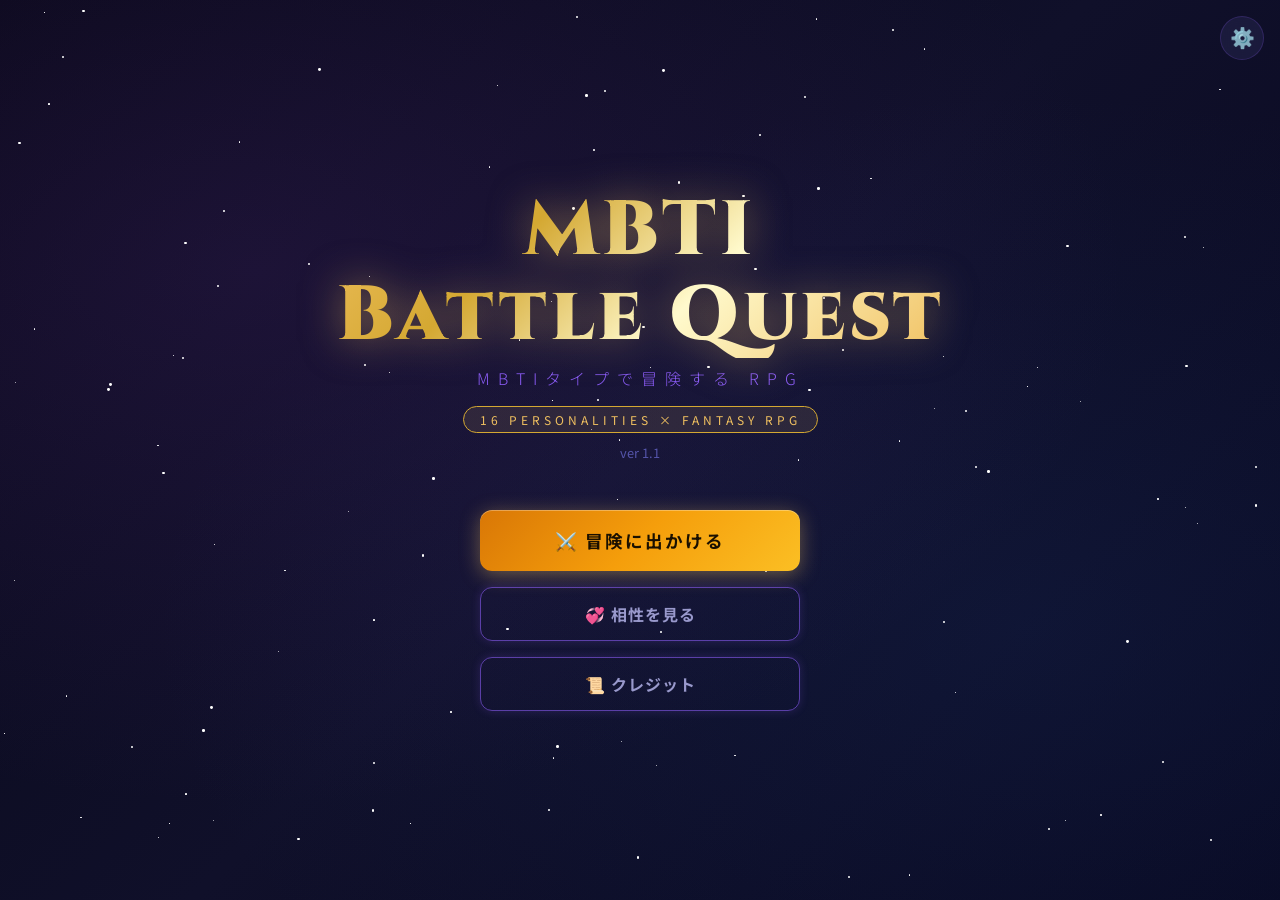
==== commit 368da309: "Add files via upload" ====
--- a/index.html
+++ b/index.html
@@ -23,6 +23,7 @@
       <h1>MBTI<br>Battle Quest</h1>
       <div class="subtitle">MBTIタイプで冒険する RPG</div>
       <div class="mbti-badge">16 PERSONALITIES × FANTASY RPG</div>
+      <div style="font-size:0.8rem; color:var(--text-dim); margin-top:10px;">ver 1.1</div>
     </div>
 
     <div class="title-buttons">
@@ -271,6 +272,9 @@
   </div>
 
   <!-- Scripts (data first, then game logic) -->
+  <!-- Test Mode Panel (Hidden by default) -->
+  <div id="test-mode-panel" style="display: none;"></div>
+
   <script src="js/data.js"></script>
   <script src="js/game.js"></script>
 </body>
--- a/style.css
+++ b/style.css
@@ -926,3 +926,49 @@
   font-size: 0.8rem;
 }
 
+/* ============================================
+   TEST MODE UI
+   ============================================ */
+#test-mode-panel {
+  position: fixed;
+  top: 10px;
+  left: 10px;
+  background: rgba(0, 0, 0, 0.85);
+  border: 2px solid #ef4444;
+  color: #ef4444;
+  padding: 12px;
+  z-index: 9999;
+  font-family: 'Courier New', Courier, monospace;
+  border-radius: 6px;
+  box-shadow: 0 0 10px rgba(239, 68, 68, 0.5);
+}
+#test-mode-panel h3 {
+  margin: 0 0 10px 0;
+  font-size: 14px;
+  text-transform: uppercase;
+}
+.test-mode-row {
+  display: flex;
+  align-items: center;
+  justify-content: space-between;
+  margin-bottom: 6px;
+  gap: 12px;
+}
+.test-mode-btn {
+  background: #222;
+  color: #ef4444;
+  border: 1px solid #ef4444;
+  cursor: pointer;
+  padding: 2px 8px;
+  font-weight: bold;
+  border-radius: 3px;
+}
+.test-mode-btn:hover {
+  background: #ef4444;
+  color: #000;
+}
+.test-mode-name {
+  color: #fff;
+  width: 50px;
+}
+
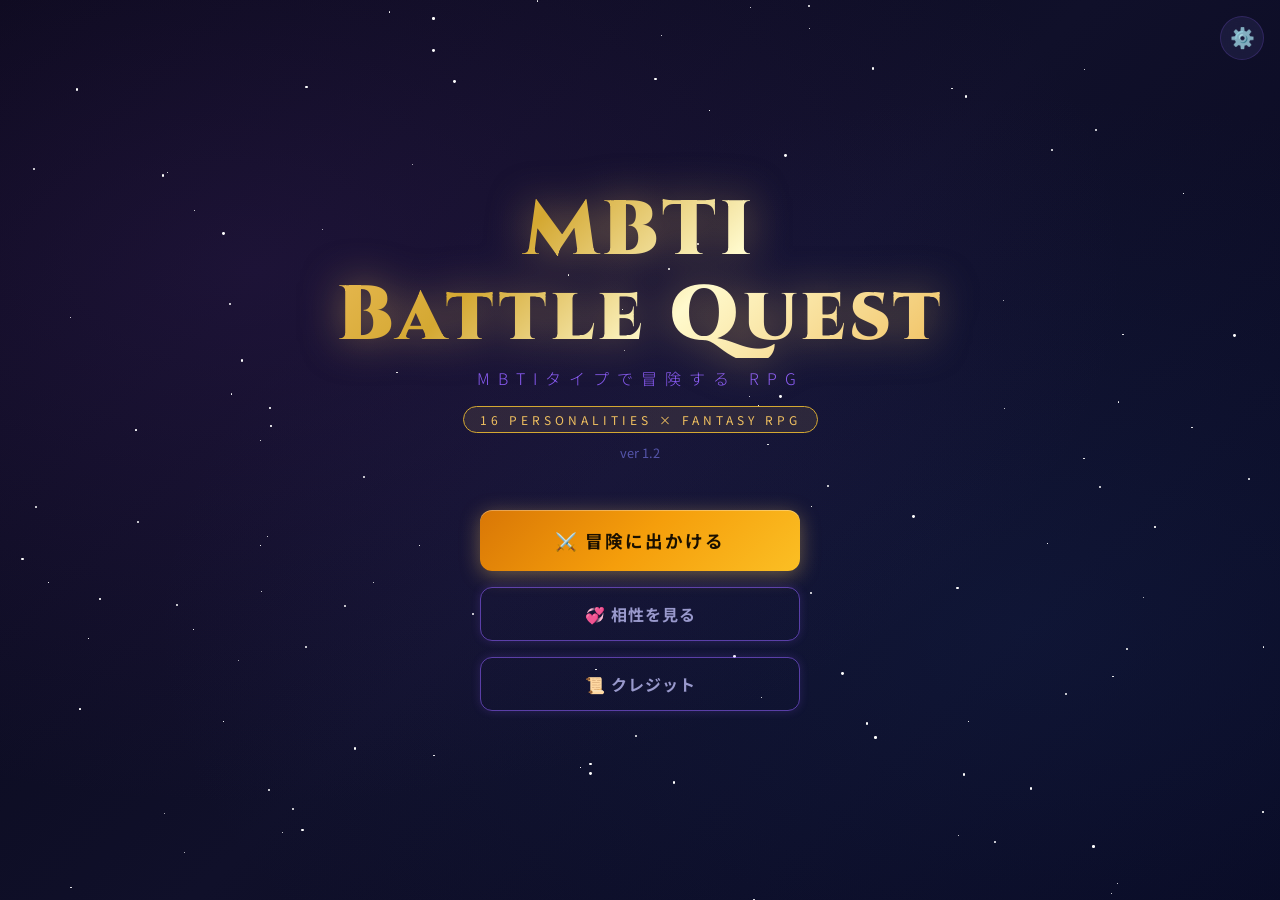
==== commit 70fb8263: "Add files via upload" ====
--- a/index.html
+++ b/index.html
@@ -23,7 +23,7 @@
       <h1>MBTI<br>Battle Quest</h1>
       <div class="subtitle">MBTIタイプで冒険する RPG</div>
       <div class="mbti-badge">16 PERSONALITIES × FANTASY RPG</div>
-      <div style="font-size:0.8rem; color:var(--text-dim); margin-top:10px;">ver 1.1</div>
+      <div style="font-size:0.8rem; color:var(--text-dim); margin-top:10px;">ver 1.2</div>
     </div>
 
     <div class="title-buttons">
@@ -133,10 +133,11 @@
         <span class="action-label">攻撃</span>
         <span class="action-desc">ターゲットを攻撃</span>
       </button>
-      <button id="btn-special" class="action-btn action-special" onclick="playerSpecial()">
+      <button id="btn-special" class="action-btn action-special" onclick="playerSpecial()" style="position:relative;">
         <span class="action-icon">✨</span>
         <span class="action-label">特技</span>
         <span class="action-desc">固有スキルを発動</span>
+        <div id="special-badge" style="position:absolute; top:-12px; right:10px; background:#f59e0b; color:#fff; font-size:0.75rem; padding:2px 8px; border-radius:12px; font-weight:bold; box-shadow:0 2px 4px rgba(0,0,0,0.5); border:1px solid #fff; pointer-events:none;">残 5 回</div>
       </button>
       <button id="btn-defend" class="action-btn action-defend" onclick="playerDefend()">
         <span class="action-icon">🛡️</span>
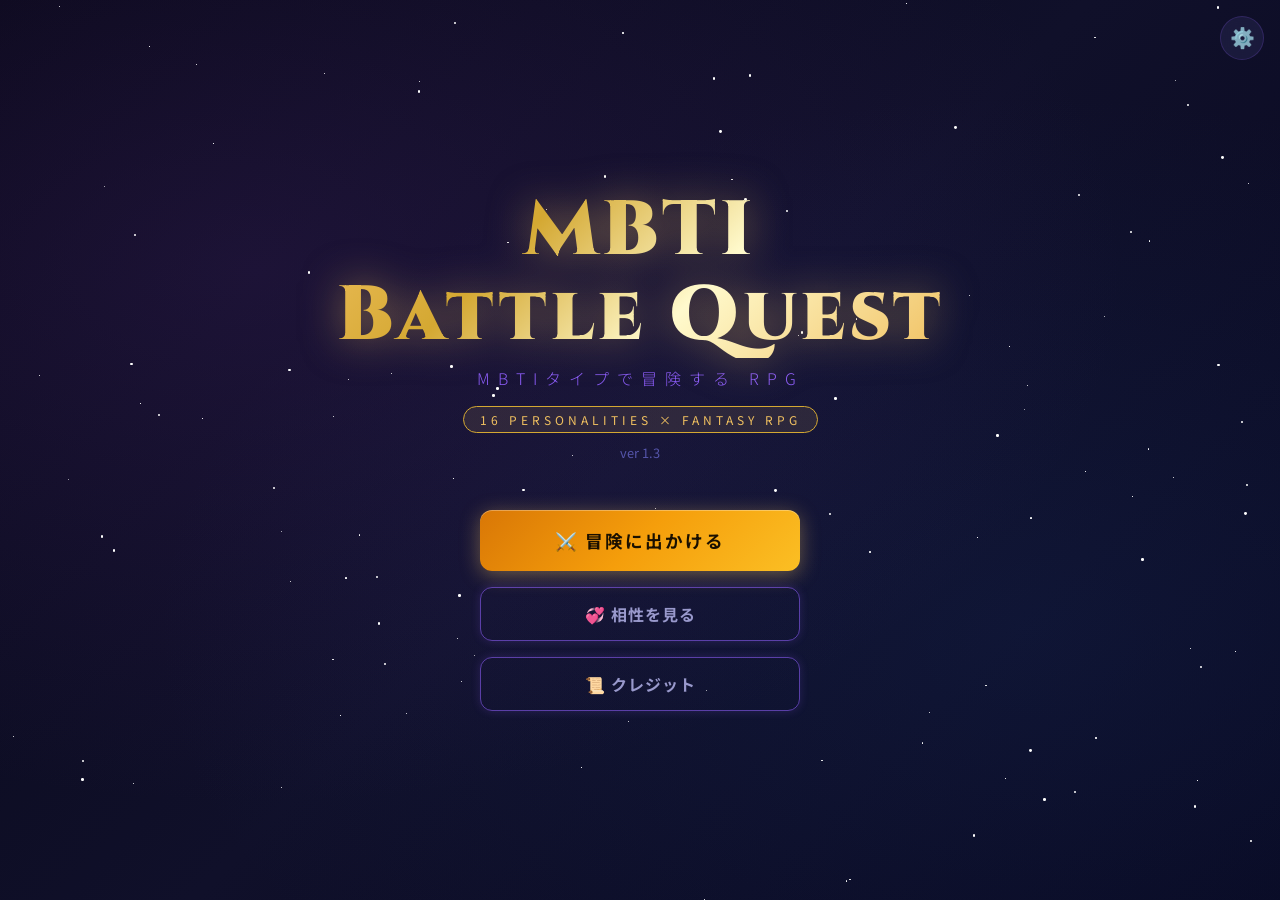
==== commit 4b6a3bca: "Add files via upload" ====
--- a/index.html
+++ b/index.html
@@ -23,7 +23,7 @@
       <h1>MBTI<br>Battle Quest</h1>
       <div class="subtitle">MBTIタイプで冒険する RPG</div>
       <div class="mbti-badge">16 PERSONALITIES × FANTASY RPG</div>
-      <div style="font-size:0.8rem; color:var(--text-dim); margin-top:10px;">ver 1.2</div>
+      <div style="font-size:0.8rem; color:var(--text-dim); margin-top:10px;">ver 1.3</div>
     </div>
 
     <div class="title-buttons">
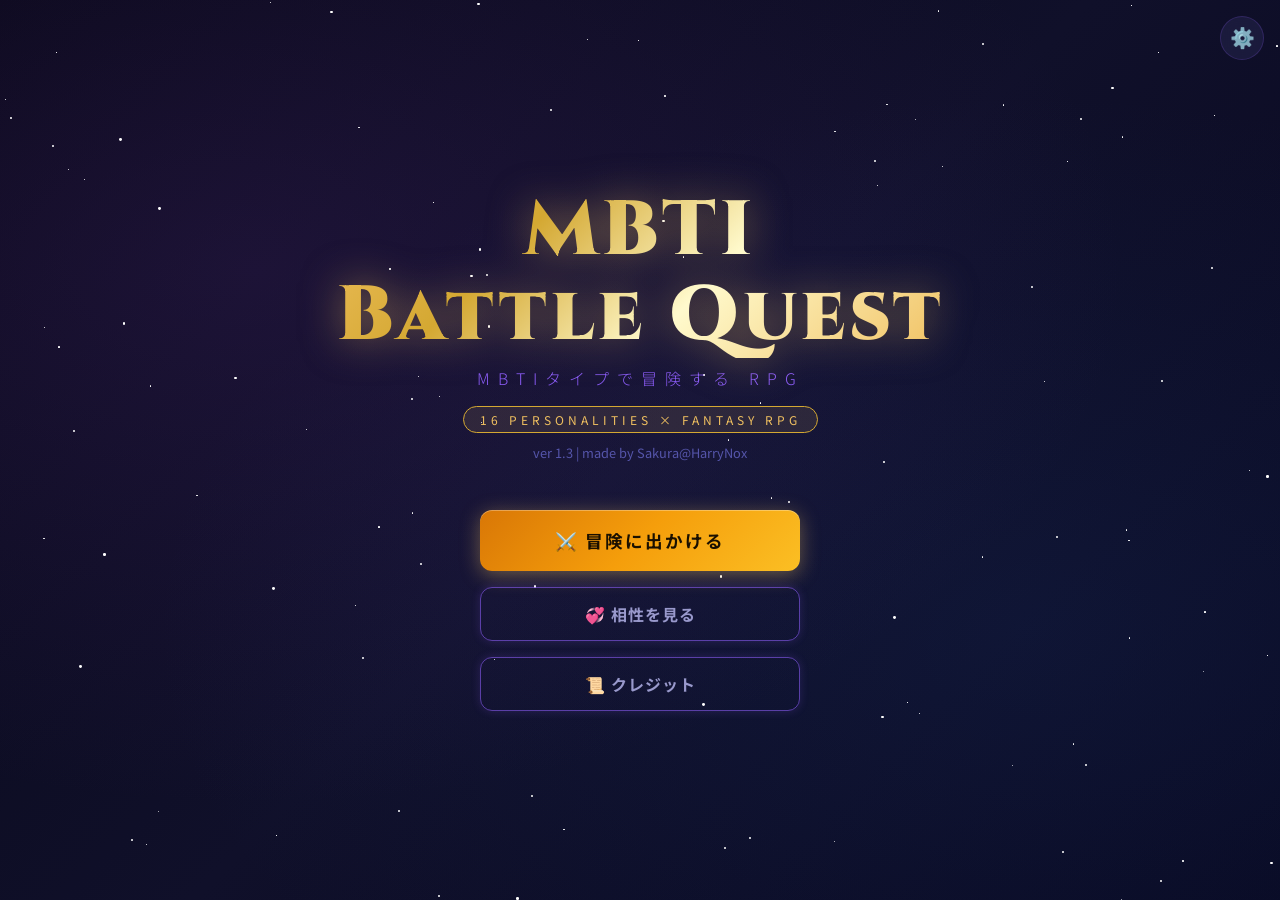
==== commit 4882bef4: "Add made by Sakura@HarryNox to title and credits" ====
--- a/index.html
+++ b/index.html
@@ -23,7 +23,7 @@
       <h1>MBTI<br>Battle Quest</h1>
       <div class="subtitle">MBTIタイプで冒険する RPG</div>
       <div class="mbti-badge">16 PERSONALITIES × FANTASY RPG</div>
-      <div style="font-size:0.8rem; color:var(--text-dim); margin-top:10px;">ver 1.3</div>
+      <div style="font-size:0.8rem; color:var(--text-dim); margin-top:10px;">ver 1.3 | made by Sakura@HarryNox</div>
     </div>
 
     <div class="title-buttons">
@@ -237,7 +237,7 @@
       <div class="credits-rows">
         <div class="credits-row">
           <div class="credits-label">GAME DESIGN</div>
-          <div class="credits-value">あなた & チーム</div>
+          <div class="credits-value">Sakura@HarryNox</div>
         </div>
         <div class="credits-divider"></div>
         <div class="credits-row">
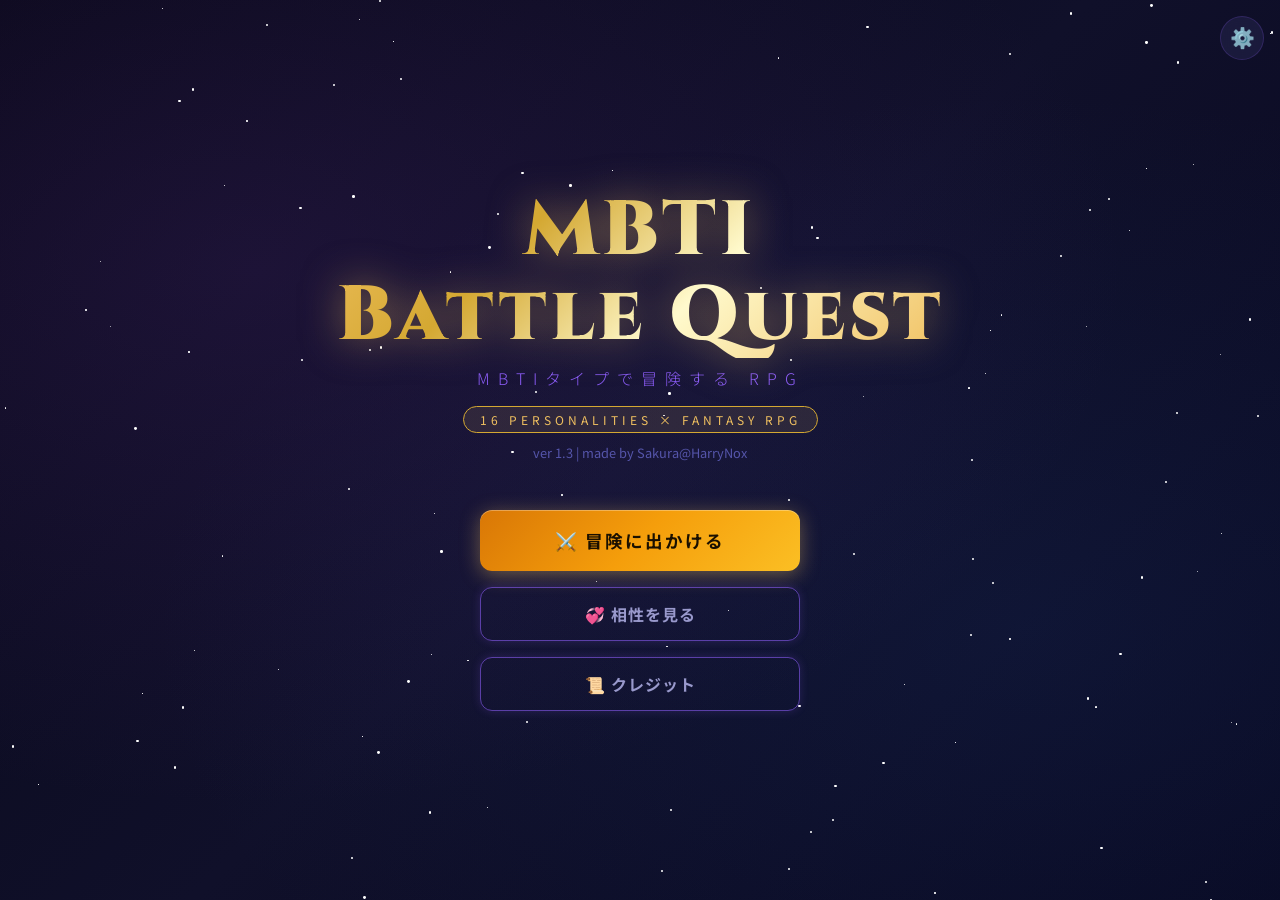
==== commit f5600b30: "Disable double-tap zoom for mobile browser compatibility" ====
--- a/index.html
+++ b/index.html
@@ -2,7 +2,7 @@
 <html lang="ja">
 <head>
   <meta charset="UTF-8">
-  <meta name="viewport" content="width=device-width, initial-scale=1.0">
+  <meta name="viewport" content="width=device-width, initial-scale=1.0, maximum-scale=1.0, user-scalable=no">
   <title>MBTI Battle Quest — MBTIタイプで冒険するRPG</title>
   <meta name="description" content="MBTIタイプのキャラクターを選んで冒険するターン制バトルRPG。16種類のMBTIタイプが持つ個性と相性がゲームに影響する！">
   <link rel="stylesheet" href="style.css">
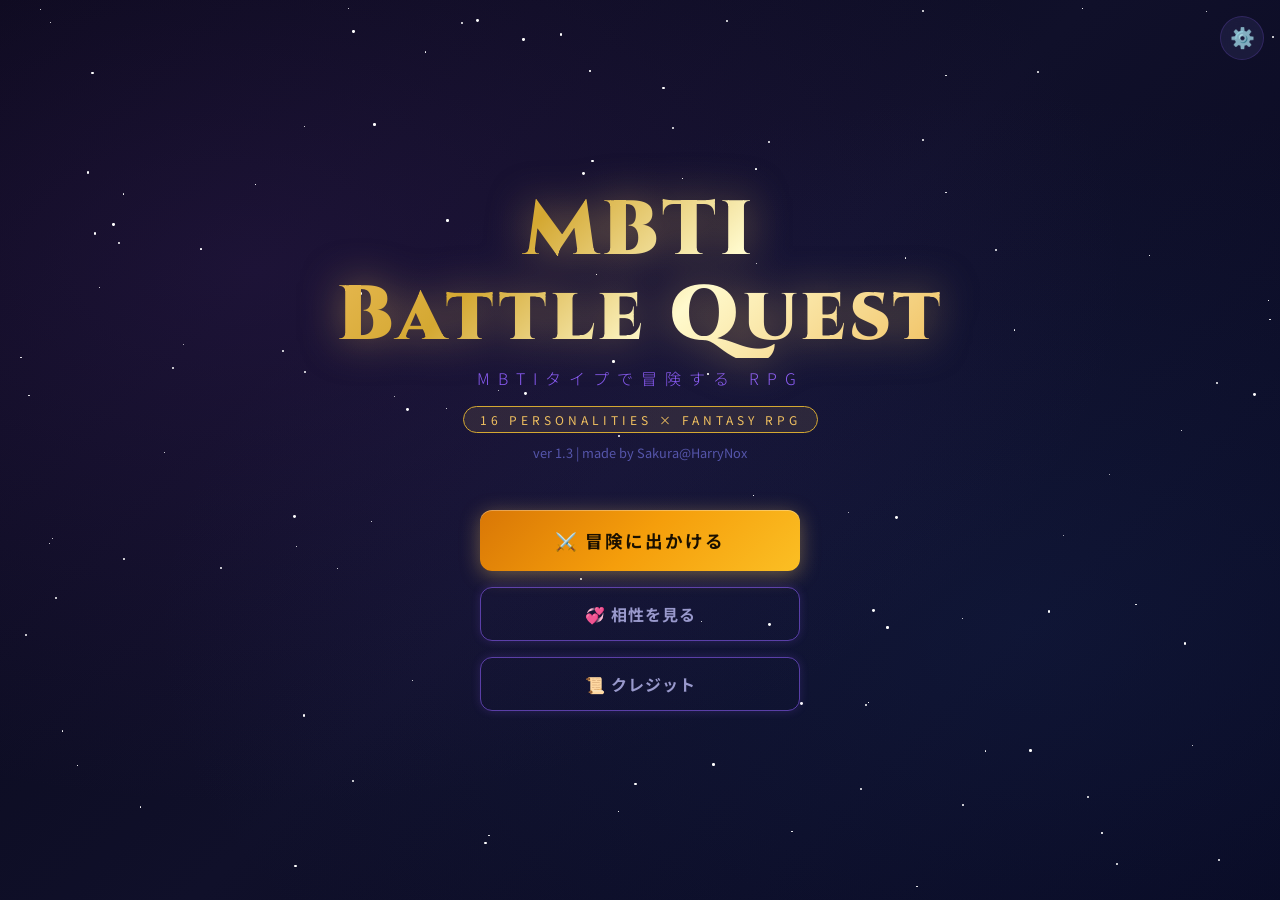
==== commit 1c666696: "Update credits" ====
--- a/index.html
+++ b/index.html
@@ -241,31 +241,13 @@
         </div>
         <div class="credits-divider"></div>
         <div class="credits-row">
-          <div class="credits-label">MBTI DATA</div>
-          <div class="credits-value">MBTILIST_complete.xlsx</div>
-        </div>
-        <div class="credits-divider"></div>
-        <div class="credits-row">
           <div class="credits-label">GAME SYSTEM</div>
-          <div class="credits-value">mbti_battle_idea.pptx</div>
-        </div>
-        <div class="credits-divider"></div>
-        <div class="credits-row">
-          <div class="credits-label">DEVELOPMENT</div>
-          <div class="credits-value">Web Game Lab</div>
-        </div>
-        <div class="credits-divider"></div>
-        <div class="credits-row">
-          <div class="credits-label">SPECIAL THANKS</div>
-          <div class="credits-value">16personalities.com</div>
+          <div class="credits-value">Sakura@HarryNox</div>
         </div>
         <div class="credits-divider"></div>
         <div class="credits-row">
           <div class="credits-label">IMAGES</div>
-          <div class="credits-value">
-            キャラ立ち絵: images/characters/[MBTI].png<br>
-            <span style="font-size:0.75rem;color:var(--text-dim)">例: INTJ.png, ENFP.png...</span>
-          </div>
+          <div class="credits-value">DOT ILLUST様</div>
         </div>
       </div>
       <button class="btn btn-outline btn-full" onclick="showScreen('title')">← タイトルへ戻る</button>
--- a/style.css
+++ b/style.css
@@ -972,3 +972,51 @@
   width: 50px;
 }
 
+/* =============================================
+   Mobile Mode Specific Styles
+   ============================================= */
+body.mode-mobile {
+  overflow-y: auto !important; /* Allow scroll on mobile */
+  font-size: 16px;
+}
+body.mode-mobile .screen {
+  overflow-y: auto;
+  justify-content: flex-start; /* Prevent cut-off at top */
+  padding: 40px 10px;
+}
+body.mode-mobile .char-card {
+  width: 130px;
+  min-height: 160px;
+  margin: 5px;
+}
+body.mode-mobile .char-name {
+  font-size: 18px;
+}
+body.mode-mobile .char-type {
+  font-size: 16px;
+}
+body.mode-mobile .btn {
+  padding: 16px 32px;
+  font-size: 1.2rem;
+  margin: 10px 0;
+}
+body.mode-mobile #battle-container {
+  max-width: 100vw;
+  width: 100%;
+}
+body.mode-mobile .battle-card {
+  width: 100px;
+}
+body.mode-mobile .card-name {
+  font-size: 14px;
+}
+body.mode-mobile .hud-stat {
+  font-size: 14px;
+}
+body.mode-mobile #action-menu {
+  gap: 12px;
+}
+body.mode-mobile .action-btn {
+  font-size: 16px;
+  padding: 14px 10px;
+}
